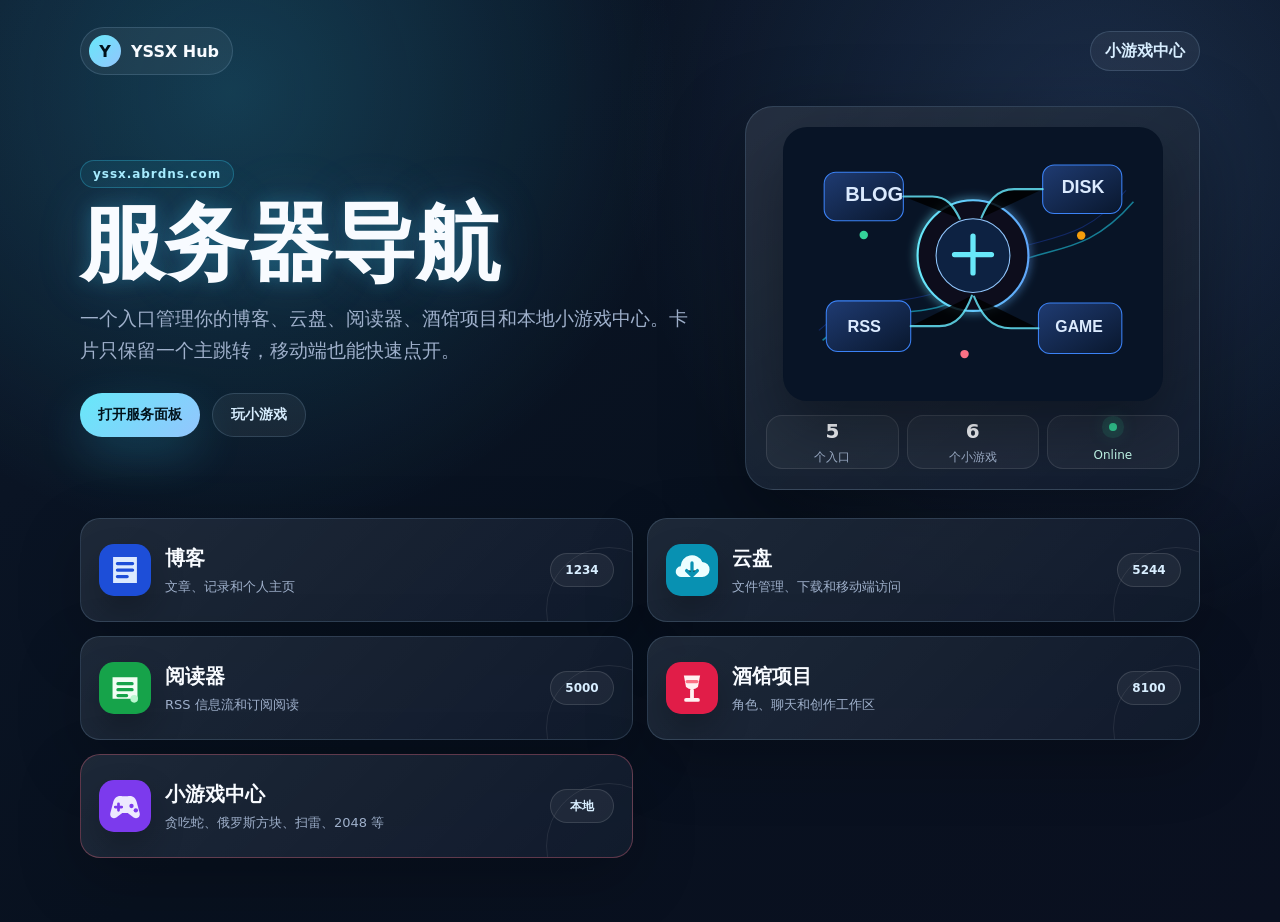
==== server-nav/index.html @ 3dfa4108 "Add server guide and navigation hub" ====
<!doctype html>
<html lang="zh-CN">
  <head>
    <meta charset="utf-8" />
    <meta name="viewport" content="width=device-width, initial-scale=1" />
    <meta name="theme-color" content="#08111f" />
    <title>YSSX 服务器导航</title>
    <link rel="stylesheet" href="./styles.css" />
  </head>
  <body>
    <div class="backdrop" aria-hidden="true">
      <span class="halo halo-a"></span>
      <span class="halo halo-b"></span>
      <span class="grid"></span>
    </div>

    <main class="shell">
      <nav class="topbar" aria-label="站点导航">
        <a class="brand" href="./">
          <span class="brand-mark">Y</span>
          <span>YSSX Hub</span>
        </a>
        <a class="topbar-link" href="./games/">小游戏中心</a>
      </nav>

      <header class="hero">
        <section class="hero-copy">
          <p class="kicker">yssx.abrdns.com</p>
          <h1>服务器导航</h1>
          <p class="subtitle">一个入口管理你的博客、云盘、阅读器、酒馆项目和本地小游戏中心。卡片只保留一个主跳转，移动端也能快速点开。</p>
          <div class="hero-actions">
            <a class="primary-action" href="#services">打开服务面板</a>
            <a class="secondary-action" href="./games/">玩小游戏</a>
          </div>
        </section>

        <section class="hero-panel" aria-label="控制台概览">
          <img src="./assets/console-hero.svg" alt="服务器控制台插画" />
          <div class="panel-stats">
            <span><strong>5</strong> 个入口</span>
            <span><strong>6</strong> 个小游戏</span>
            <span class="online"><i></i>Online</span>
          </div>
        </section>
      </header>

      <section id="services" class="services" aria-label="服务器服务">
        <a class="service-card" href="http://yssx.abrdns.com:1234/">
          <img src="./assets/icon-blog.svg" alt="" />
          <span class="service-body">
            <b>博客</b>
            <small>文章、记录和个人主页</small>
          </span>
          <span class="port">1234</span>
        </a>

        <a class="service-card" href="http://yssx.abrdns.com:5244/">
          <img src="./assets/icon-cloud.svg" alt="" />
          <span class="service-body">
            <b>云盘</b>
            <small>文件管理、下载和移动端访问</small>
          </span>
          <span class="port">5244</span>
        </a>

        <a class="service-card" href="http://yssx.abrdns.com:5000/">
          <img src="./assets/icon-reader.svg" alt="" />
          <span class="service-body">
            <b>阅读器</b>
            <small>RSS 信息流和订阅阅读</small>
          </span>
          <span class="port">5000</span>
        </a>

        <a class="service-card" href="http://yssx.abrdns.com:8100/">
          <img src="./assets/icon-tavern.svg" alt="" />
          <span class="service-body">
            <b>酒馆项目</b>
            <small>角色、聊天和创作工作区</small>
          </span>
          <span class="port">8100</span>
        </a>

        <a class="service-card game-card" href="./games/">
          <img src="./assets/icon-games.svg" alt="" />
          <span class="service-body">
            <b>小游戏中心</b>
            <small>贪吃蛇、俄罗斯方块、扫雷、2048 等</small>
          </span>
          <span class="port">本地</span>
        </a>
      </section>
    </main>
  </body>
</html>
---- server-nav/styles.css ----
:root {
  color-scheme: dark;
  --bg: #08111f;
  --panel: rgba(13, 24, 43, 0.76);
  --panel-strong: rgba(17, 31, 55, 0.92);
  --text: #f8fbff;
  --muted: #9fb0cb;
  --line: rgba(171, 214, 255, 0.16);
  --cyan: #38d9ff;
  --blue: #6ea8ff;
  --pink: #fb7185;
  --green: #34d399;
}

* {
  box-sizing: border-box;
}

html {
  min-height: 100%;
  scroll-behavior: smooth;
  background: var(--bg);
}

body {
  min-height: 100vh;
  margin: 0;
  overflow-x: hidden;
  color: var(--text);
  font-family:
    Inter, ui-sans-serif, system-ui, -apple-system, BlinkMacSystemFont, "Segoe UI",
    "Microsoft YaHei", sans-serif;
  background:
    radial-gradient(circle at 18% 10%, rgba(56, 217, 255, 0.2), transparent 28rem),
    radial-gradient(circle at 86% 16%, rgba(110, 168, 255, 0.18), transparent 30rem),
    linear-gradient(145deg, #0c1729 0%, #08111f 55%, #0a1020 100%);
}

body::before {
  position: fixed;
  inset: 0;
  z-index: -4;
  pointer-events: none;
  content: "";
  background-image:
    radial-gradient(circle, rgba(255, 255, 255, 0.34) 0 1px, transparent 1.5px),
    radial-gradient(circle, rgba(56, 217, 255, 0.28) 0 1px, transparent 1.5px);
  background-position: 0 0, 42px 56px;
  background-size: 120px 120px, 170px 170px;
  opacity: 0.38;
}

a {
  color: inherit;
  text-decoration: none;
}

.backdrop {
  position: fixed;
  inset: 0;
  z-index: -3;
  overflow: hidden;
  pointer-events: none;
}

.halo {
  position: absolute;
  width: 34rem;
  height: 34rem;
  border-radius: 999px;
  filter: blur(78px);
  opacity: 0.28;
}

.halo-a {
  top: -12rem;
  left: -8rem;
  background: #2563eb;
}

.halo-b {
  right: -12rem;
  bottom: 0;
  background: #0891b2;
}

.grid {
  position: absolute;
  inset: auto -8vw -4rem;
  height: 42vh;
  background:
    linear-gradient(rgba(56, 217, 255, 0.18) 1px, transparent 1px),
    linear-gradient(90deg, rgba(56, 217, 255, 0.18) 1px, transparent 1px);
  background-size: 58px 58px;
  opacity: 0.32;
  transform: perspective(620px) rotateX(64deg);
  transform-origin: bottom;
}

.shell {
  width: min(1120px, calc(100% - 36px));
  margin: 0 auto;
  padding: 24px 0 64px;
}

.topbar {
  display: flex;
  align-items: center;
  justify-content: space-between;
  gap: 16px;
  min-height: 54px;
  margin-bottom: 28px;
}

.brand,
.topbar-link {
  display: inline-flex;
  align-items: center;
  border: 1px solid var(--line);
  border-radius: 999px;
  background: rgba(255, 255, 255, 0.055);
  font-weight: 900;
}

.brand {
  gap: 10px;
  padding: 7px 13px 7px 8px;
}

.brand-mark {
  display: grid;
  place-items: center;
  width: 32px;
  height: 32px;
  border-radius: 999px;
  color: #00111a;
  background: linear-gradient(135deg, #67e8f9, #93c5fd);
}

.topbar-link {
  min-height: 40px;
  padding: 0 14px;
  color: #d8eeff;
}

.hero {
  display: grid;
  grid-template-columns: minmax(0, 1fr) minmax(320px, 0.72fr);
  gap: 34px;
  align-items: center;
  margin-bottom: 28px;
}

.kicker {
  display: inline-flex;
  align-items: center;
  min-height: 28px;
  margin: 0 0 14px;
  padding: 0 12px;
  border: 1px solid rgba(56, 217, 255, 0.28);
  border-radius: 999px;
  color: #a8edff;
  background: rgba(56, 217, 255, 0.08);
  font-size: 12px;
  font-weight: 900;
  letter-spacing: 0.08em;
}

h1 {
  max-width: 640px;
  margin: 0;
  font-size: clamp(46px, 8vw, 84px);
  line-height: 0.98;
  letter-spacing: 0;
  text-shadow:
    0 0 18px rgba(56, 217, 255, 0.26),
    0 0 56px rgba(110, 168, 255, 0.2);
}

.subtitle {
  max-width: 620px;
  margin: 18px 0 0;
  color: var(--muted);
  font-size: clamp(16px, 2vw, 19px);
  line-height: 1.7;
}

.hero-actions {
  display: flex;
  flex-wrap: wrap;
  gap: 12px;
  margin-top: 26px;
}

.primary-action,
.secondary-action {
  display: inline-flex;
  align-items: center;
  justify-content: center;
  min-height: 44px;
  padding: 0 18px;
  border-radius: 999px;
  font-size: 14px;
  font-weight: 900;
}

.primary-action {
  color: #00111a;
  background: linear-gradient(135deg, #67e8f9, #93c5fd);
  box-shadow: 0 18px 48px rgba(56, 217, 255, 0.2);
}

.secondary-action {
  border: 1px solid var(--line);
  color: #d8eeff;
  background: rgba(255, 255, 255, 0.055);
}

.hero-panel {
  position: relative;
  overflow: hidden;
  padding: 20px;
  border: 1px solid var(--line);
  border-radius: 28px;
  background:
    linear-gradient(145deg, rgba(255, 255, 255, 0.1), rgba(255, 255, 255, 0.025)),
    var(--panel);
  box-shadow: 0 26px 80px rgba(0, 0, 0, 0.34);
}

.hero-panel img {
  display: block;
  width: min(100%, 380px);
  margin: 0 auto;
  filter: drop-shadow(0 28px 30px rgba(0, 0, 0, 0.32));
}

.panel-stats {
  display: grid;
  grid-template-columns: repeat(3, minmax(0, 1fr));
  gap: 8px;
  margin-top: 14px;
}

.panel-stats span {
  display: grid;
  min-height: 54px;
  place-items: center;
  border: 1px solid rgba(255, 255, 255, 0.1);
  border-radius: 16px;
  color: var(--muted);
  background: rgba(255, 255, 255, 0.045);
  font-size: 12px;
  text-align: center;
}

.panel-stats strong {
  color: var(--text);
  font-size: 20px;
}

.panel-stats .online {
  color: #c7fff0;
}

.online i {
  display: block;
  width: 8px;
  height: 8px;
  margin-bottom: 4px;
  border-radius: 999px;
  background: var(--green);
  box-shadow: 0 0 0 7px rgba(52, 211, 153, 0.12), 0 0 18px rgba(52, 211, 153, 0.8);
}

.services {
  display: grid;
  grid-template-columns: repeat(2, minmax(0, 1fr));
  gap: 14px;
}

.service-card {
  position: relative;
  display: grid;
  grid-template-columns: 52px minmax(0, 1fr) auto;
  gap: 14px;
  align-items: center;
  min-height: 104px;
  padding: 18px;
  overflow: hidden;
  border: 1px solid var(--line);
  border-radius: 20px;
  background:
    linear-gradient(135deg, rgba(255, 255, 255, 0.08), rgba(255, 255, 255, 0.025)),
    var(--panel);
  box-shadow: 0 22px 64px rgba(0, 0, 0, 0.22);
  transition:
    transform 160ms ease,
    border-color 160ms ease,
    background 160ms ease;
}

.service-card::after {
  position: absolute;
  right: -40px;
  bottom: -52px;
  width: 124px;
  height: 124px;
  border: 1px solid rgba(255, 255, 255, 0.08);
  border-radius: 999px;
  content: "";
}

.service-card:hover,
.service-card:focus-visible {
  border-color: rgba(255, 255, 255, 0.32);
  background:
    linear-gradient(135deg, rgba(255, 255, 255, 0.12), rgba(255, 255, 255, 0.035)),
    var(--panel-strong);
  outline: none;
  transform: translateY(-4px);
}

.service-card img {
  width: 52px;
  height: 52px;
  border-radius: 15px;
  box-shadow: 0 16px 34px rgba(0, 0, 0, 0.24);
}

.service-body {
  min-width: 0;
}

.service-body b {
  display: block;
  font-size: 20px;
}

.service-body small {
  display: block;
  overflow: hidden;
  margin-top: 6px;
  color: var(--muted);
  font-size: 13px;
  text-overflow: ellipsis;
  white-space: nowrap;
}

.port {
  position: relative;
  z-index: 1;
  display: inline-flex;
  align-items: center;
  justify-content: center;
  min-width: 64px;
  height: 34px;
  padding: 0 12px;
  border: 1px solid rgba(255, 255, 255, 0.12);
  border-radius: 999px;
  color: #d8eeff;
  background: rgba(255, 255, 255, 0.055);
  font-size: 12px;
  font-weight: 900;
}

.game-card {
  border-color: rgba(251, 113, 133, 0.32);
}

@media (max-width: 860px) {
  .hero,
  .services {
    grid-template-columns: 1fr;
  }
}

@media (max-width: 560px) {
  .shell {
    width: min(100% - 24px, 520px);
    padding-top: 16px;
  }

  .topbar {
    align-items: stretch;
    flex-direction: column;
  }

  .topbar-link {
    justify-content: center;
  }

  .hero-actions {
    display: grid;
  }

  .panel-stats {
    grid-template-columns: 1fr;
  }

  .service-card {
    grid-template-columns: 46px minmax(0, 1fr);
  }

  .service-card img {
    width: 46px;
    height: 46px;
  }

  .port {
    grid-column: 2;
    justify-self: start;
  }
}
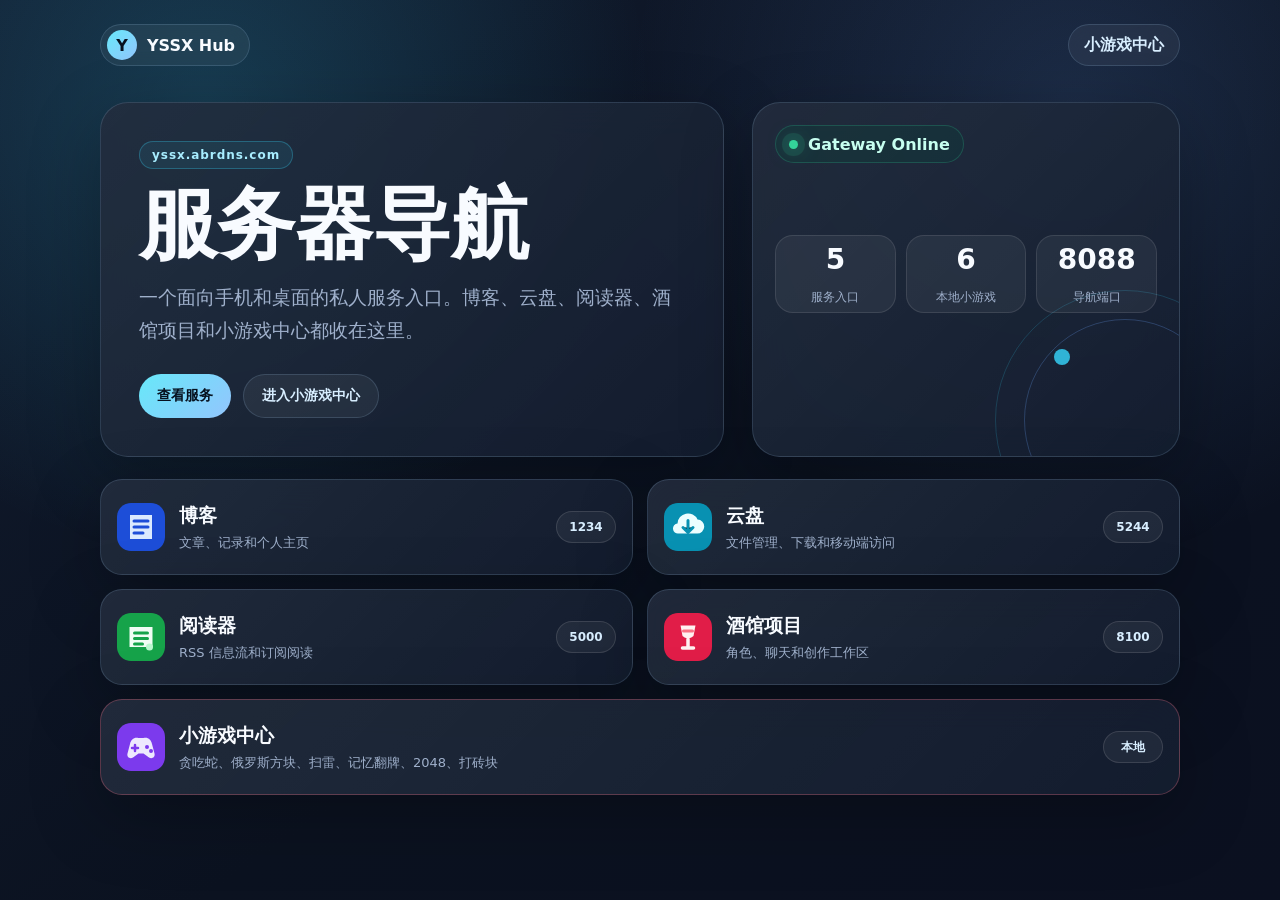
==== commit e4932414: "Stabilize navigation homepage layout" ====
--- a/server-nav/index.html
+++ b/server-nav/index.html
@@ -3,43 +3,47 @@
   <head>
     <meta charset="utf-8" />
     <meta name="viewport" content="width=device-width, initial-scale=1" />
-    <meta name="theme-color" content="#08111f" />
+    <meta name="theme-color" content="#0b1220" />
     <title>YSSX 服务器导航</title>
-    <link rel="stylesheet" href="./styles.css" />
+    <link rel="stylesheet" href="./styles.css?v=20260626-3" />
   </head>
   <body>
-    <div class="backdrop" aria-hidden="true">
-      <span class="halo halo-a"></span>
-      <span class="halo halo-b"></span>
-      <span class="grid"></span>
-    </div>
+    <div class="page-bg" aria-hidden="true"></div>
 
-    <main class="shell">
+    <main class="app-shell">
       <nav class="topbar" aria-label="站点导航">
-        <a class="brand" href="./">
+        <a class="brand" href="./" aria-label="YSSX Hub 首页">
           <span class="brand-mark">Y</span>
           <span>YSSX Hub</span>
         </a>
-        <a class="topbar-link" href="./games/">小游戏中心</a>
+        <a class="nav-pill" href="./games/">小游戏中心</a>
       </nav>
 
       <header class="hero">
         <section class="hero-copy">
-          <p class="kicker">yssx.abrdns.com</p>
+          <p class="eyebrow">yssx.abrdns.com</p>
           <h1>服务器导航</h1>
-          <p class="subtitle">一个入口管理你的博客、云盘、阅读器、酒馆项目和本地小游戏中心。卡片只保留一个主跳转，移动端也能快速点开。</p>
+          <p class="subtitle">一个面向手机和桌面的私人服务入口。博客、云盘、阅读器、酒馆项目和小游戏中心都收在这里。</p>
           <div class="hero-actions">
-            <a class="primary-action" href="#services">打开服务面板</a>
-            <a class="secondary-action" href="./games/">玩小游戏</a>
+            <a class="primary-btn" href="#services">查看服务</a>
+            <a class="ghost-btn" href="./games/">进入小游戏中心</a>
           </div>
         </section>
 
-        <section class="hero-panel" aria-label="控制台概览">
-          <img src="./assets/console-hero.svg" alt="服务器控制台插画" />
-          <div class="panel-stats">
-            <span><strong>5</strong> 个入口</span>
-            <span><strong>6</strong> 个小游戏</span>
-            <span class="online"><i></i>Online</span>
+        <section class="status-console" aria-label="服务概览">
+          <div class="console-header">
+            <span class="signal"></span>
+            <strong>Gateway Online</strong>
+          </div>
+          <div class="console-grid">
+            <span><b>5</b><small>服务入口</small></span>
+            <span><b>6</b><small>本地小游戏</small></span>
+            <span><b>8088</b><small>导航端口</small></span>
+          </div>
+          <div class="console-orbit" aria-hidden="true">
+            <span></span>
+            <span></span>
+            <span></span>
           </div>
         </section>
       </header>
@@ -47,47 +51,47 @@
       <section id="services" class="services" aria-label="服务器服务">
         <a class="service-card" href="http://yssx.abrdns.com:1234/">
           <img src="./assets/icon-blog.svg" alt="" />
-          <span class="service-body">
+          <span class="service-text">
             <b>博客</b>
             <small>文章、记录和个人主页</small>
           </span>
-          <span class="port">1234</span>
+          <span class="service-tag">1234</span>
         </a>
 
         <a class="service-card" href="http://yssx.abrdns.com:5244/">
           <img src="./assets/icon-cloud.svg" alt="" />
-          <span class="service-body">
+          <span class="service-text">
             <b>云盘</b>
             <small>文件管理、下载和移动端访问</small>
           </span>
-          <span class="port">5244</span>
+          <span class="service-tag">5244</span>
         </a>
 
         <a class="service-card" href="http://yssx.abrdns.com:5000/">
           <img src="./assets/icon-reader.svg" alt="" />
-          <span class="service-body">
+          <span class="service-text">
             <b>阅读器</b>
             <small>RSS 信息流和订阅阅读</small>
           </span>
-          <span class="port">5000</span>
+          <span class="service-tag">5000</span>
         </a>
 
         <a class="service-card" href="http://yssx.abrdns.com:8100/">
           <img src="./assets/icon-tavern.svg" alt="" />
-          <span class="service-body">
+          <span class="service-text">
             <b>酒馆项目</b>
             <small>角色、聊天和创作工作区</small>
           </span>
-          <span class="port">8100</span>
+          <span class="service-tag">8100</span>
         </a>
 
-        <a class="service-card game-card" href="./games/">
+        <a class="service-card service-card-wide" href="./games/">
           <img src="./assets/icon-games.svg" alt="" />
-          <span class="service-body">
+          <span class="service-text">
             <b>小游戏中心</b>
-            <small>贪吃蛇、俄罗斯方块、扫雷、2048 等</small>
+            <small>贪吃蛇、俄罗斯方块、扫雷、记忆翻牌、2048、打砖块</small>
           </span>
-          <span class="port">本地</span>
+          <span class="service-tag">本地</span>
         </a>
       </section>
     </main>
--- a/server-nav/styles.css
+++ b/server-nav/styles.css
@@ -1,15 +1,15 @@
 :root {
   color-scheme: dark;
-  --bg: #08111f;
-  --panel: rgba(13, 24, 43, 0.76);
-  --panel-strong: rgba(17, 31, 55, 0.92);
+  --bg: #0b1220;
+  --panel: rgba(15, 25, 44, 0.86);
+  --panel-soft: rgba(255, 255, 255, 0.055);
   --text: #f8fbff;
   --muted: #9fb0cb;
   --line: rgba(171, 214, 255, 0.16);
   --cyan: #38d9ff;
   --blue: #6ea8ff;
+  --green: #34d399;
   --pink: #fb7185;
-  --green: #34d399;
 }
 
 * {
@@ -31,23 +31,23 @@
     Inter, ui-sans-serif, system-ui, -apple-system, BlinkMacSystemFont, "Segoe UI",
     "Microsoft YaHei", sans-serif;
   background:
-    radial-gradient(circle at 18% 10%, rgba(56, 217, 255, 0.2), transparent 28rem),
-    radial-gradient(circle at 86% 16%, rgba(110, 168, 255, 0.18), transparent 30rem),
-    linear-gradient(145deg, #0c1729 0%, #08111f 55%, #0a1020 100%);
+    radial-gradient(circle at 16% 12%, rgba(56, 217, 255, 0.18), transparent 28rem),
+    radial-gradient(circle at 84% 12%, rgba(110, 168, 255, 0.16), transparent 28rem),
+    linear-gradient(145deg, #111b2e 0%, #0b1220 58%, #0b1020 100%);
 }
 
 body::before {
   position: fixed;
   inset: 0;
-  z-index: -4;
+  z-index: -2;
   pointer-events: none;
   content: "";
   background-image:
-    radial-gradient(circle, rgba(255, 255, 255, 0.34) 0 1px, transparent 1.5px),
-    radial-gradient(circle, rgba(56, 217, 255, 0.28) 0 1px, transparent 1.5px);
-  background-position: 0 0, 42px 56px;
-  background-size: 120px 120px, 170px 170px;
-  opacity: 0.38;
+    radial-gradient(circle, rgba(255, 255, 255, 0.28) 0 1px, transparent 1.5px),
+    linear-gradient(rgba(56, 217, 255, 0.08) 1px, transparent 1px),
+    linear-gradient(90deg, rgba(56, 217, 255, 0.08) 1px, transparent 1px);
+  background-size: 120px 120px, 64px 64px, 64px 64px;
+  mask-image: linear-gradient(to bottom, rgba(0, 0, 0, 0.75), transparent 88%);
 }
 
 a {
@@ -55,107 +55,82 @@
   text-decoration: none;
 }
 
-.backdrop {
-  position: fixed;
-  inset: 0;
-  z-index: -3;
-  overflow: hidden;
-  pointer-events: none;
-}
-
-.halo {
-  position: absolute;
-  width: 34rem;
-  height: 34rem;
-  border-radius: 999px;
-  filter: blur(78px);
-  opacity: 0.28;
-}
-
-.halo-a {
-  top: -12rem;
-  left: -8rem;
-  background: #2563eb;
-}
-
-.halo-b {
-  right: -12rem;
-  bottom: 0;
-  background: #0891b2;
-}
-
-.grid {
-  position: absolute;
-  inset: auto -8vw -4rem;
-  height: 42vh;
-  background:
-    linear-gradient(rgba(56, 217, 255, 0.18) 1px, transparent 1px),
-    linear-gradient(90deg, rgba(56, 217, 255, 0.18) 1px, transparent 1px);
-  background-size: 58px 58px;
-  opacity: 0.32;
-  transform: perspective(620px) rotateX(64deg);
-  transform-origin: bottom;
-}
-
-.shell {
-  width: min(1120px, calc(100% - 36px));
+.app-shell {
+  width: min(1080px, calc(100% - 32px));
   margin: 0 auto;
-  padding: 24px 0 64px;
+  padding: 24px 0 56px;
 }
 
 .topbar {
   display: flex;
   align-items: center;
   justify-content: space-between;
-  gap: 16px;
-  min-height: 54px;
-  margin-bottom: 28px;
+  gap: 12px;
+  margin-bottom: 36px;
 }
 
 .brand,
-.topbar-link {
+.nav-pill {
   display: inline-flex;
   align-items: center;
+  min-height: 42px;
   border: 1px solid var(--line);
   border-radius: 999px;
-  background: rgba(255, 255, 255, 0.055);
+  background: var(--panel-soft);
   font-weight: 900;
+  backdrop-filter: blur(16px);
 }
 
 .brand {
   gap: 10px;
-  padding: 7px 13px 7px 8px;
+  padding: 5px 14px 5px 6px;
 }
 
 .brand-mark {
   display: grid;
   place-items: center;
-  width: 32px;
-  height: 32px;
-  border-radius: 999px;
-  color: #00111a;
+  width: 30px;
+  height: 30px;
+  border-radius: 999px;
+  color: #06111f;
   background: linear-gradient(135deg, #67e8f9, #93c5fd);
 }
 
-.topbar-link {
-  min-height: 40px;
-  padding: 0 14px;
+.nav-pill {
+  padding: 0 15px;
   color: #d8eeff;
 }
 
 .hero {
   display: grid;
-  grid-template-columns: minmax(0, 1fr) minmax(320px, 0.72fr);
-  gap: 34px;
-  align-items: center;
-  margin-bottom: 28px;
-}
-
-.kicker {
+  grid-template-columns: minmax(0, 1.05fr) minmax(280px, 0.72fr);
+  gap: 28px;
+  align-items: stretch;
+  margin-bottom: 22px;
+}
+
+.hero-copy,
+.status-console,
+.service-card {
+  border: 1px solid var(--line);
+  background:
+    linear-gradient(135deg, rgba(255, 255, 255, 0.08), rgba(255, 255, 255, 0.025)),
+    var(--panel);
+  box-shadow: 0 22px 70px rgba(0, 0, 0, 0.26);
+  backdrop-filter: blur(18px);
+}
+
+.hero-copy {
+  min-height: 310px;
+  padding: clamp(24px, 4vw, 38px);
+  border-radius: 28px;
+}
+
+.eyebrow {
   display: inline-flex;
   align-items: center;
   min-height: 28px;
-  margin: 0 0 14px;
+  margin: 0 0 16px;
   padding: 0 12px;
   border: 1px solid rgba(56, 217, 255, 0.28);
   border-radius: 999px;
@@ -167,14 +142,10 @@
 }
 
 h1 {
-  max-width: 640px;
   margin: 0;
-  font-size: clamp(46px, 8vw, 84px);
-  line-height: 0.98;
+  font-size: clamp(46px, 8vw, 78px);
+  line-height: 1;
   letter-spacing: 0;
-  text-shadow:
-    0 0 18px rgba(56, 217, 255, 0.26),
-    0 0 56px rgba(110, 168, 255, 0.2);
 }
 
 .subtitle {
@@ -182,18 +153,18 @@
   margin: 18px 0 0;
   color: var(--muted);
   font-size: clamp(16px, 2vw, 19px);
-  line-height: 1.7;
+  line-height: 1.72;
 }
 
 .hero-actions {
   display: flex;
   flex-wrap: wrap;
   gap: 12px;
-  margin-top: 26px;
-}
-
-.primary-action,
-.secondary-action {
+  margin-top: 28px;
+}
+
+.primary-btn,
+.ghost-btn {
   display: inline-flex;
   align-items: center;
   justify-content: center;
@@ -204,73 +175,108 @@
   font-weight: 900;
 }
 
-.primary-action {
-  color: #00111a;
+.primary-btn {
+  color: #06111f;
   background: linear-gradient(135deg, #67e8f9, #93c5fd);
-  box-shadow: 0 18px 48px rgba(56, 217, 255, 0.2);
-}
-
-.secondary-action {
+}
+
+.ghost-btn {
   border: 1px solid var(--line);
   color: #d8eeff;
   background: rgba(255, 255, 255, 0.055);
 }
 
-.hero-panel {
+.status-console {
   position: relative;
+  min-height: 310px;
   overflow: hidden;
-  padding: 20px;
-  border: 1px solid var(--line);
+  padding: 22px;
   border-radius: 28px;
-  background:
-    linear-gradient(145deg, rgba(255, 255, 255, 0.1), rgba(255, 255, 255, 0.025)),
-    var(--panel);
-  box-shadow: 0 26px 80px rgba(0, 0, 0, 0.34);
-}
-
-.hero-panel img {
-  display: block;
-  width: min(100%, 380px);
-  margin: 0 auto;
-  filter: drop-shadow(0 28px 30px rgba(0, 0, 0, 0.32));
-}
-
-.panel-stats {
+}
+
+.console-header {
+  display: inline-flex;
+  align-items: center;
+  gap: 10px;
+  min-height: 38px;
+  padding: 0 13px;
+  border: 1px solid rgba(52, 211, 153, 0.22);
+  border-radius: 999px;
+  color: #c7fff0;
+  background: rgba(6, 78, 59, 0.24);
+}
+
+.signal {
+  width: 9px;
+  height: 9px;
+  border-radius: 999px;
+  background: var(--green);
+  box-shadow: 0 0 0 7px rgba(52, 211, 153, 0.12), 0 0 20px rgba(52, 211, 153, 0.72);
+}
+
+.console-grid {
+  position: relative;
+  z-index: 2;
   display: grid;
   grid-template-columns: repeat(3, minmax(0, 1fr));
-  gap: 8px;
-  margin-top: 14px;
-}
-
-.panel-stats span {
-  display: grid;
-  min-height: 54px;
+  gap: 10px;
+  margin-top: 72px;
+}
+
+.console-grid span {
+  display: grid;
+  min-height: 78px;
   place-items: center;
   border: 1px solid rgba(255, 255, 255, 0.1);
-  border-radius: 16px;
+  border-radius: 18px;
+  background: rgba(255, 255, 255, 0.055);
+  text-align: center;
+}
+
+.console-grid b {
+  font-size: 28px;
+}
+
+.console-grid small {
   color: var(--muted);
-  background: rgba(255, 255, 255, 0.045);
   font-size: 12px;
-  text-align: center;
-}
-
-.panel-stats strong {
-  color: var(--text);
-  font-size: 20px;
-}
-
-.panel-stats .online {
-  color: #c7fff0;
-}
-
-.online i {
-  display: block;
-  width: 8px;
-  height: 8px;
-  margin-bottom: 4px;
-  border-radius: 999px;
-  background: var(--green);
-  box-shadow: 0 0 0 7px rgba(52, 211, 153, 0.12), 0 0 18px rgba(52, 211, 153, 0.8);
+}
+
+.console-orbit {
+  position: absolute;
+  right: -76px;
+  bottom: -94px;
+  width: 260px;
+  height: 260px;
+  border: 1px solid rgba(56, 217, 255, 0.22);
+  border-radius: 999px;
+  opacity: 0.8;
+}
+
+.console-orbit span {
+  position: absolute;
+  border-radius: 999px;
+}
+
+.console-orbit span:nth-child(1) {
+  inset: 28px;
+  border: 1px solid rgba(110, 168, 255, 0.32);
+}
+
+.console-orbit span:nth-child(2) {
+  top: 58px;
+  left: 58px;
+  width: 16px;
+  height: 16px;
+  background: var(--cyan);
+}
+
+.console-orbit span:nth-child(3) {
+  right: 66px;
+  bottom: 52px;
+  width: 12px;
+  height: 12px;
+  background: var(--pink);
 }
 
 .services {
@@ -282,80 +288,58 @@
 .service-card {
   position: relative;
   display: grid;
-  grid-template-columns: 52px minmax(0, 1fr) auto;
+  grid-template-columns: 48px minmax(0, 1fr) auto;
   gap: 14px;
   align-items: center;
-  min-height: 104px;
-  padding: 18px;
+  min-height: 96px;
+  padding: 16px;
   overflow: hidden;
-  border: 1px solid var(--line);
-  border-radius: 20px;
-  background:
-    linear-gradient(135deg, rgba(255, 255, 255, 0.08), rgba(255, 255, 255, 0.025)),
-    var(--panel);
-  box-shadow: 0 22px 64px rgba(0, 0, 0, 0.22);
+  border-radius: 22px;
   transition:
     transform 160ms ease,
     border-color 160ms ease,
     background 160ms ease;
 }
 
-.service-card::after {
-  position: absolute;
-  right: -40px;
-  bottom: -52px;
-  width: 124px;
-  height: 124px;
-  border: 1px solid rgba(255, 255, 255, 0.08);
-  border-radius: 999px;
-  content: "";
-}
-
 .service-card:hover,
 .service-card:focus-visible {
-  border-color: rgba(255, 255, 255, 0.32);
-  background:
-    linear-gradient(135deg, rgba(255, 255, 255, 0.12), rgba(255, 255, 255, 0.035)),
-    var(--panel-strong);
+  border-color: rgba(255, 255, 255, 0.34);
   outline: none;
-  transform: translateY(-4px);
+  transform: translateY(-3px);
 }
 
 .service-card img {
-  width: 52px;
-  height: 52px;
-  border-radius: 15px;
-  box-shadow: 0 16px 34px rgba(0, 0, 0, 0.24);
-}
-
-.service-body {
+  width: 48px;
+  height: 48px;
+  border-radius: 14px;
+}
+
+.service-text {
   min-width: 0;
 }
 
-.service-body b {
+.service-text b {
   display: block;
-  font-size: 20px;
-}
-
-.service-body small {
+  font-size: 19px;
+}
+
+.service-text small {
   display: block;
   overflow: hidden;
-  margin-top: 6px;
+  margin-top: 5px;
   color: var(--muted);
   font-size: 13px;
   text-overflow: ellipsis;
   white-space: nowrap;
 }
 
-.port {
-  position: relative;
-  z-index: 1;
+.service-tag {
   display: inline-flex;
   align-items: center;
   justify-content: center;
-  min-width: 64px;
-  height: 34px;
-  padding: 0 12px;
+  min-width: 60px;
+  min-height: 32px;
+  padding: 0 11px;
   border: 1px solid rgba(255, 255, 255, 0.12);
   border-radius: 999px;
   color: #d8eeff;
@@ -364,19 +348,24 @@
   font-weight: 900;
 }
 
-.game-card {
-  border-color: rgba(251, 113, 133, 0.32);
-}
-
-@media (max-width: 860px) {
+.service-card-wide {
+  grid-column: 1 / -1;
+  border-color: rgba(251, 113, 133, 0.3);
+}
+
+@media (max-width: 820px) {
   .hero,
   .services {
     grid-template-columns: 1fr;
   }
+
+  .console-grid {
+    margin-top: 42px;
+  }
 }
 
 @media (max-width: 560px) {
-  .shell {
+  .app-shell {
     width: min(100% - 24px, 520px);
     padding-top: 16px;
   }
@@ -386,28 +375,35 @@
     flex-direction: column;
   }
 
-  .topbar-link {
+  .brand,
+  .nav-pill {
     justify-content: center;
+  }
+
+  .hero-copy,
+  .status-console {
+    min-height: auto;
+    border-radius: 22px;
   }
 
   .hero-actions {
     display: grid;
   }
 
-  .panel-stats {
+  .console-grid {
     grid-template-columns: 1fr;
   }
 
   .service-card {
-    grid-template-columns: 46px minmax(0, 1fr);
+    grid-template-columns: 44px minmax(0, 1fr);
   }
 
   .service-card img {
-    width: 46px;
-    height: 46px;
-  }
-
-  .port {
+    width: 44px;
+    height: 44px;
+  }
+
+  .service-tag {
     grid-column: 2;
     justify-self: start;
   }
